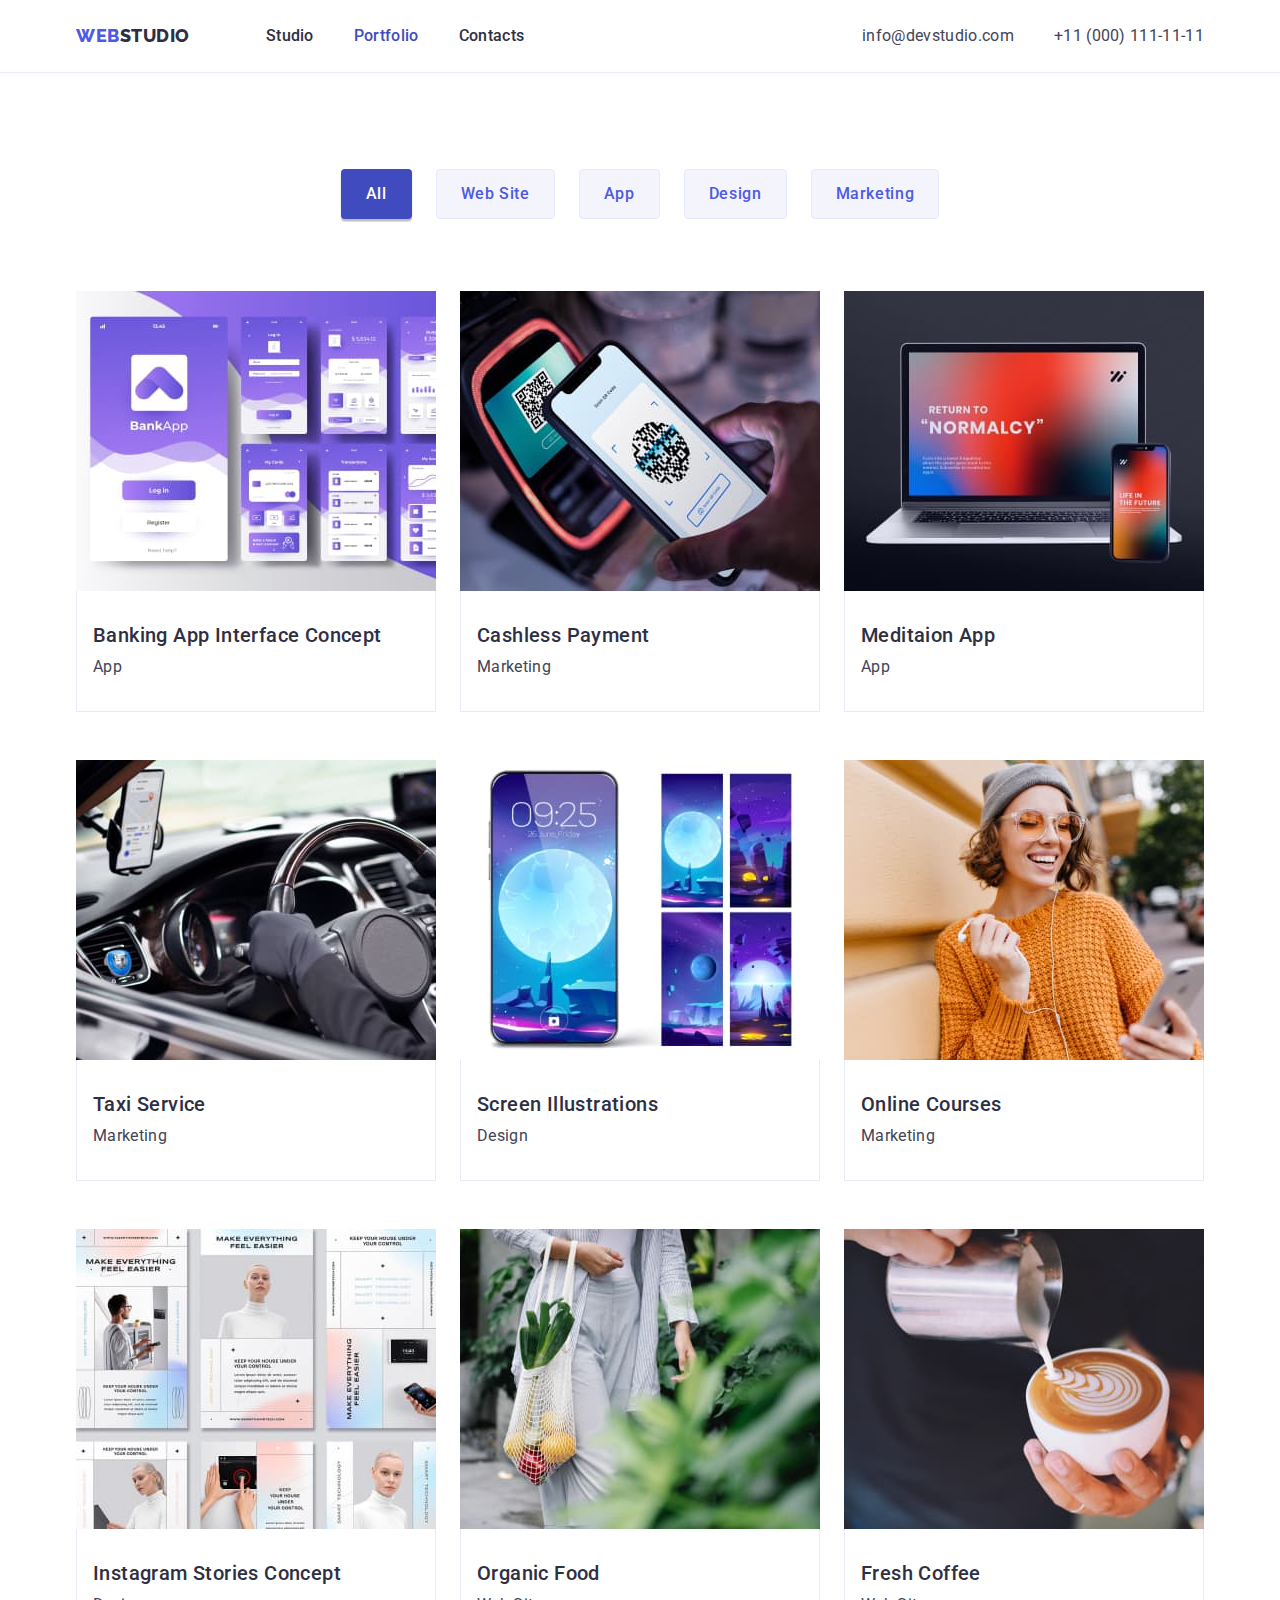
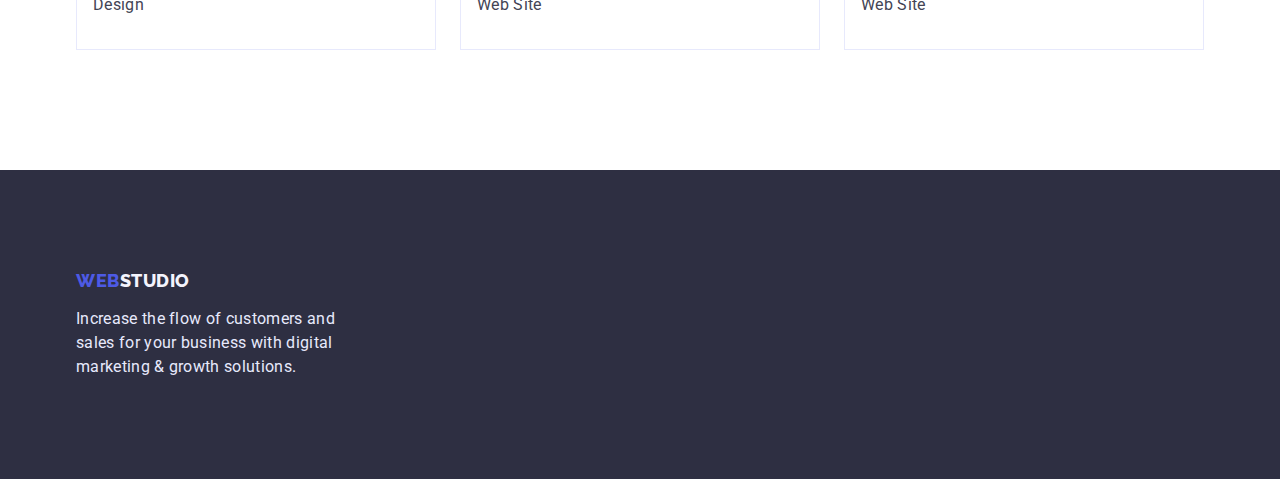
==== portfolio.html @ 2f89a481 "Start HomeWork4" ====
<!DOCTYPE html>
<html lang="en">
  <head>
    <meta charset="UTF-8" />
    <meta http-equiv="X-UA-Compatible" content="IE=edge" />
    <meta name="viewport" content="width=device-width, initial-scale=1.0" />
    <title>Portfolio</title>
    <link rel="preconnect" href="https://fonts.googleapis.com" />
    <link rel="preconnect" href="https://fonts.gstatic.com" crossorigin />
    <link
      href="https://fonts.googleapis.com/css2?family=Raleway:wght@800&family=Roboto:wght@400;500;700&display=swap"
      rel="stylesheet"
    />
    <link
      rel="stylesheet"
      href="https://cdnjs.cloudflare.com/ajax/libs/modern-normalize/1.1.0/modern-normalize.css"
      integrity="sha512-Y0MM+V6ymRKN2zStTqzQ227DWhhp4Mzdo6gnlRnuaNCbc+YN/ZH0sBCLTM4M0oSy9c9VKiCvd4Jk44aCLrNS5Q=="
      crossorigin="anonymous"
      referrerpolicy="no-referrer"
    />
    <link rel="stylesheet" href="./css/styles.css" />
  </head>
  <body>
    <!-- Header -->
    <header class="header">
      <div class="container header-line">
        <nav class="nav-header">
          <div class="logo">
            <a class="logo-header" href="./index.html"
              ><span class="logo-brand">Web</span>Studio</a
            >
          </div>
          <ul class="nav-header-list">
            <li class="nav-header-item">
              <a class="nav-header-link" href="./index.html">Studio</a>
            </li>
            <li class="nav-header-item">
              <a class="nav-header-link current" href="./portfolio.html"
                >Portfolio</a
              >
            </li>
            <li class="nav-header-item">
              <a class="nav-header-link" href="">Contacts</a>
            </li>
          </ul>
        </nav>
        <address class="header-address">
          <ul class="header-address-list">
            <li class="header-address-item">
              <a class="header-address-link" href="mailto:info@devstudio.com"
                >info@devstudio.com</a
              >
            </li>
            <li class="header-address-item">
              <a class="header-address-link" href="tel:+110001111111"
                >+11 (000) 111-11-11</a
              >
            </li>
          </ul>
        </address>
      </div>
    </header>
    <!-- Main -->
    <main>
      <section class="portfolio section">
        <div class="container">
          <h1 class="visually-hidden">Portfolio</h1>
          <ul class="portfolio-btn-list">
            <li class="portfolio-btn-item">
              <button class="portfolio-btn actual" type="button">All</button>
            </li>
            <li class="portfolio-btn-item">
              <button class="portfolio-btn" type="button">Web Site</button>
            </li>
            <li class="portfolio-btn-item">
              <button class="portfolio-btn" type="button">App</button>
            </li>
            <li class="portfolio-btn-item">
              <button class="portfolio-btn" type="button">Design</button>
            </li>
            <li class="portfolio-btn-item">
              <button class="portfolio-btn" type="button">Marketing</button>
            </li>
          </ul>
          <ul class="portfolio-list">
            <li class="portfolio-item">
              <a href="#" class="portfolio-link">
                <img
                  class="portfolio-img"
                  src="./images/banking-interface.jpg"
                  alt="Banking App Interface Concept"
                  width="360"
                  height="300"
                />
                <div class="decor-bottom">
                  <h2 class="portfolio-title">Banking App Interface Concept</h2>
                  <p class="portfolio-text">App</p>
                </div>
              </a>
            </li>
            <li class="portfolio-item">
              <a href="#" class="portfolio-link">
                <img
                  class="portfolio-img"
                  src="./images/cashless-payment.jpg"
                  alt="Cashless Payment"
                  width="360"
                  height="300"
                />
                <div class="decor-bottom">
                  <h2 class="portfolio-title">Cashless Payment</h2>
                  <p class="portfolio-text">Marketing</p>
                </div>
              </a>
            </li>
            <li class="portfolio-item">
              <a href="#" class="portfolio-link">
                <img
                  class="portfolio-img"
                  src="./images/meditaion-app.jpg"
                  alt="Meditaion App"
                  width="360"
                  height="300"
                />
                <div class="decor-bottom">
                  <h2 class="portfolio-title">Meditaion App</h2>
                  <p class="portfolio-text">App</p>
                </div>
              </a>
            </li>
            <li class="portfolio-item">
              <a href="#" class="portfolio-link">
                <img
                  class="portfolio-img"
                  src="./images/taxi-service.jpg"
                  alt="Taxi Service"
                  width="360"
                  height="300"
                />
                <div class="decor-bottom">
                  <h2 class="portfolio-title">Taxi Service</h2>
                  <p class="portfolio-text">Marketing</p>
                </div>
              </a>
            </li>
            <li class="portfolio-item">
              <a href="#" class="portfolio-link">
                <img
                  class="portfolio-img"
                  src="./images/screen-illustrations.jpg"
                  alt="Screen Illustrations"
                  width="360"
                  height="300"
                />
                <div class="decor-bottom">
                  <h2 class="portfolio-title">Screen Illustrations</h2>
                  <p class="portfolio-text">Design</p>
                </div>
              </a>
            </li>
            <li class="portfolio-item">
              <a href="#" class="portfolio-link">
                <img
                  class="portfolio-img"
                  src="./images/online-courses.jpg"
                  alt="Online Courses"
                  width="360"
                  height="300"
                />
                <div class="decor-bottom">
                  <h2 class="portfolio-title">Online Courses</h2>
                  <p class="portfolio-text">Marketing</p>
                </div>
              </a>
            </li>
            <li class="portfolio-item">
              <a href="#" class="portfolio-link">
                <img
                  class="portfolio-img"
                  src="./images/instagram-stories.jpg"
                  alt="Instagram Stories Concept"
                  width="360"
                  height="300"
                />
                <div class="decor-bottom">
                  <h2 class="portfolio-title">Instagram Stories Concept</h2>
                  <p class="portfolio-text">Design</p>
                </div>
              </a>
            </li>
            <li class="portfolio-item">
              <a href="#" class="portfolio-link">
                <img
                  class="portfolio-img"
                  src="./images/organic-food.jpg"
                  alt="Organic Food"
                  width="360"
                  height="300"
                />
                <div class="decor-bottom">
                  <h2 class="portfolio-title">Organic Food</h2>
                  <p class="portfolio-text">Web Site</p>
                </div>
              </a>
            </li>
            <li class="portfolio-item">
              <a href="#" class="portfolio-link">
                <img
                  class="portfolio-img"
                  src="./images/fresh-coffee.jpg"
                  alt="Fresh Coffee"
                  width="360"
                  height="300"
                />
                <div class="decor-bottom">
                  <h2 class="portfolio-title">Fresh Coffee</h2>
                  <p class="portfolio-text">Web Site</p>
                </div>
              </a>
            </li>
          </ul>
        </div>
      </section>
    </main>
    <!-- Footer -->
    <footer class="footer">
      <div class="container">
        <a class="logo-footer" href="./index.html"
          ><span class="logo-brand">Web</span>Studio</a
        >
        <p class="footer-text">
          Increase the flow of customers and<br />
          sales for your business with digital<br />
          marketing & growth solutions.
        </p>
      </div>
    </footer>
  </body>
</html>
---- css/styles.css ----
:root {
    --body-text: #434455;
    --color-main-bg: #fff;
    --color-hero-title: #fff;
    --color-button: #FFF;
    --primary-brand: #4D5AE5;
    --color-title: #2E2F42;
    --pressed-state: #404BBF;
    --hero-background: #2E2F42;
    --footer-background: #2E2F42;
    --color-section-bg: #F4F4FD;
    --color-footer-logo: #F4F4FD;
    --color-footer-text: #E7E9FC;
    --border-decor: #E7E9FC;
}

/* ========= RESET ========== */
a {
    text-decoration: none;
}

ul {
    list-style: none;
    padding: 0;
    margin: 0;
}

h1,
h2,
h3,
h4,
h5,
h6,
p {
    margin: 0;
}

button {
    font-family: inherit;
    cursor: pointer;
}

address {
    font-style: normal;
}

img {
    display: block;
}

/* ========= /RESET ======== */

body {
    font-family: 'Roboto', sans-serif;
    font-size: 16px;

    color: var(--body-text);
    background-color: var(--color-main-bg);
}

.visually-hidden {
    position: absolute;
    white-space: nowrap;
    width: 1px;
    height: 1px;
    overflow: hidden;
    border: 0;
    padding: 0;
    clip: rect(0 0 0 0);
    clip-path: inset(50%);
    margin: -1px;
}

.container {
    width: 1158px;
    padding-left: 15px;
    padding-right: 15px;
    margin: 0 auto;
}

.section {
    padding-top: 120px;
    padding-bottom: 120px;
}

/* ========= HEADER ======== */
.header {
    border-bottom: 1px solid var(--border-decor);
}

.header-line {
    display: flex;
    justify-content: space-between;
}

.nav-header {
    display: flex;
}

.logo-header {
    display: block;
    padding-top: 24px;
    padding-bottom: 24px;

    color: var(--color-title);

    font-family: 'Raleway',
        sans-serif;
    font-weight: 800;
    font-size: 18px;
    line-height: calc(24/18);
    letter-spacing: 0.03em;
    text-transform: uppercase;
}

.logo-header:is(:hover, :focus) {
    color: var(--pressed-state);
}

.logo-brand {
    color: var(--primary-brand);
}

.nav-header-list {
    display: flex;
    margin-left: 76px;
}

.nav-header-item:not(:last-child) {
    margin-right: 40px;
}

/* .nav-header-item+.nav-header-item {
    margin-left: 40px;
} */

.nav-header-link {
    display: block;
    padding-top: 24px;
    padding-bottom: 24px;

    color: var(--color-title);

    font-weight: 500;
    letter-spacing: 0.02em;
    line-height: calc(24/16);
}

.nav-header-link:is(:hover, :focus) {
    color: var(--pressed-state);
}

/* .header-address {
    margin-left: auto;
} */

.header-address-list {
    display: flex;
}

.header-address-item+.header-address-item {
    margin-left: 40px;
}

.header-address-link {
    display: block;
    padding-top: 24px;
    padding-bottom: 24px;

    color: var(--body-text);

    line-height: calc(24/16);
    letter-spacing: 0.02em;
}

.header-address-link:is(:hover, :focus) {
    color: var(--pressed-state);
}

.current {
    color: var(--pressed-state);
}

/* ======= /HEADER ======= */

/* ======== HERO ========= */
.hero {
    padding-top: 188px;
    padding-bottom: 188px;

    background-color: var(--hero-background);

    text-align: center;
}

.hero-title {
    width: 496px;
    margin: 0 auto;

    color: var(--color-hero-title);

    font-weight: 700;
    font-size: 56px;
    line-height: calc(60/56);
    letter-spacing: 0.02em;
}

.hero-button {
    margin-top: 48px;
    padding: 16px 32px;

    color: var(--color-button);
    background: var(--primary-brand);

    font-weight: 500;
    font-size: 16px;
    line-height: calc(24/16);
    letter-spacing: 0.04em;
    box-shadow: 0px 4px 4px rgba(0, 0, 0, 0.15);
    border-radius: 4px;
    border: transparent;
}

.hero-button:is(:hover, :focus) {
    background-color: var(--pressed-state);
}

/* ======== /HERO ========== */

/* ======= FEATURES ======= */
.features {
    background-color: var(--color-main-bg);
}

.features-list {
    display: flex;
    justify-content: space-between;
}

.features-item {
    width: 264px;
}

.features-title {
    margin-bottom: 8px;

    color: var(--color-title);

    font-weight: 500;
    font-size: 20px;
    line-height: calc(24/20);
    letter-spacing: 0.02em;
}

.features-text {
    line-height: calc(24/16);
    letter-spacing: 0.02em;
}

/* ====== /FEATURES ======== */

/* ======= OUR WORKS ======= */
.works {
    padding-top: 0;
    background-color: var(--color-main-bg);
}

.works-title {
    color: var(--color-title);

    font-weight: 700;
    font-size: 36px;
    line-height: calc(40/36);
    letter-spacing: 0.02em;
    text-transform: capitalize;
    text-align: center;
}

.works-list {
    display: flex;
    justify-content: space-between;
    margin-top: 72px;
}

.works-item+.works-item {
    margin-left: 24px;
}

/* ======= /OUR WORKS ======= */

/* ======= OUR TEAM ========= */
.team {
    background-color: var(--color-section-bg);
    ;
}

.team-title {
    color: var(--color-title);

    font-weight: 700;
    font-size: 36px;
    line-height: calc(40/36);
    letter-spacing: 0.02em;
    text-transform: capitalize;
    text-align: center;
}

.team-list {
    display: flex;
    margin-top: 72px;
}

.team-item {
    padding-bottom: 32px;

    background-color: var(--color-main-bg);
    text-align: center;

    box-shadow: 0px 1px 6px rgba(46, 47, 66, 0.08), 0px 1px 1px rgba(46, 47, 66, 0.16), 0px 2px 1px rgba(46, 47, 66, 0.08);
    border-radius: 0px 0px 4px 4px;
}

.team-item+.team-item {
    margin-left: 24px;
}

.team-item-title {
    margin-top: 32px;

    color: var(--color-title);

    font-weight: 500;
    font-size: 20px;
    line-height: calc(24/20);
    letter-spacing: 0.02em;
}

.team-item-text {
    margin-top: 8px;

    line-height: calc(24/16);
    letter-spacing: 0.02em;
}

/* ======= /OUR TEAM ======== */

/* ======== FOOTER ========= */
.footer {
    padding-top: 100px;
    padding-bottom: 100px;

    background-color: var(--footer-background);
}

.logo-footer {
    color: var(--color-footer-logo);

    font-family: 'Raleway';
    font-weight: 800;
    font-size: 18px;
    line-height: calc(21/18);
    letter-spacing: 0.03em;
    text-transform: uppercase;
}

.logo-footer:is(:hover, :focus) {
    color: var(--pressed-state);
}

.footer-text {
    margin-top: 16px;

    color: var(--color-footer-text);

    line-height: calc(24/16);
    letter-spacing: 0.02em;
}

/* ======== /FOOTER ========= */

/* ======== PORTFOLIO ======== */
.portfolio {
    padding-top: 96px;
}

.portfolio-btn-list {
    display: flex;
    justify-content: center;

    margin-bottom: 72px;
}

.portfolio-btn-item+.portfolio-btn-item {
    margin-left: 24px;
}

.portfolio-btn {
    padding: 12px 24px;

    color: var(--primary-brand);
    background-color: var(--color-section-bg);

    font-family: inherit;
    font-weight: 500;
    font-size: 16px;
    line-height: calc(24/16);
    letter-spacing: 0.04em;

    border: 1px solid var(--color-footer-text);
    border-radius: 4px;
}


.actual,
.portfolio-btn:is(:hover, :focus) {
    color: var(--color-button);
    background-color: var(--pressed-state);

    box-shadow: 0px 3px 1px rgba(0, 0, 0, 0.1), 0px 2px 1px rgba(0, 0, 0, 0.08), 0px 2px 2px rgba(0, 0, 0, 0.12);
    border: 1px solid transparent;
}

.portfolio-list {
    display: flex;
    flex-wrap: wrap;
    gap: 48px 24px;
}

.portfolio-title {
    color: var(--color-title);

    font-weight: 500;
    font-size: 20px;
    line-height: calc(24/20);
    letter-spacing: 0.02em;
}

.portfolio-text {
    margin-top: 8px;

    color: var(--body-text);

    line-height: calc(24/16);
    letter-spacing: 0.02em;
}

.decor-bottom {
    padding: 32px 16px 32px 16px;

    border-left: 1px solid var(--border-decor);
    border-bottom: 1px solid var(--border-decor);
    border-right: 1px solid var(--border-decor);
}

/* ======= /PORTFOLIO ======= */
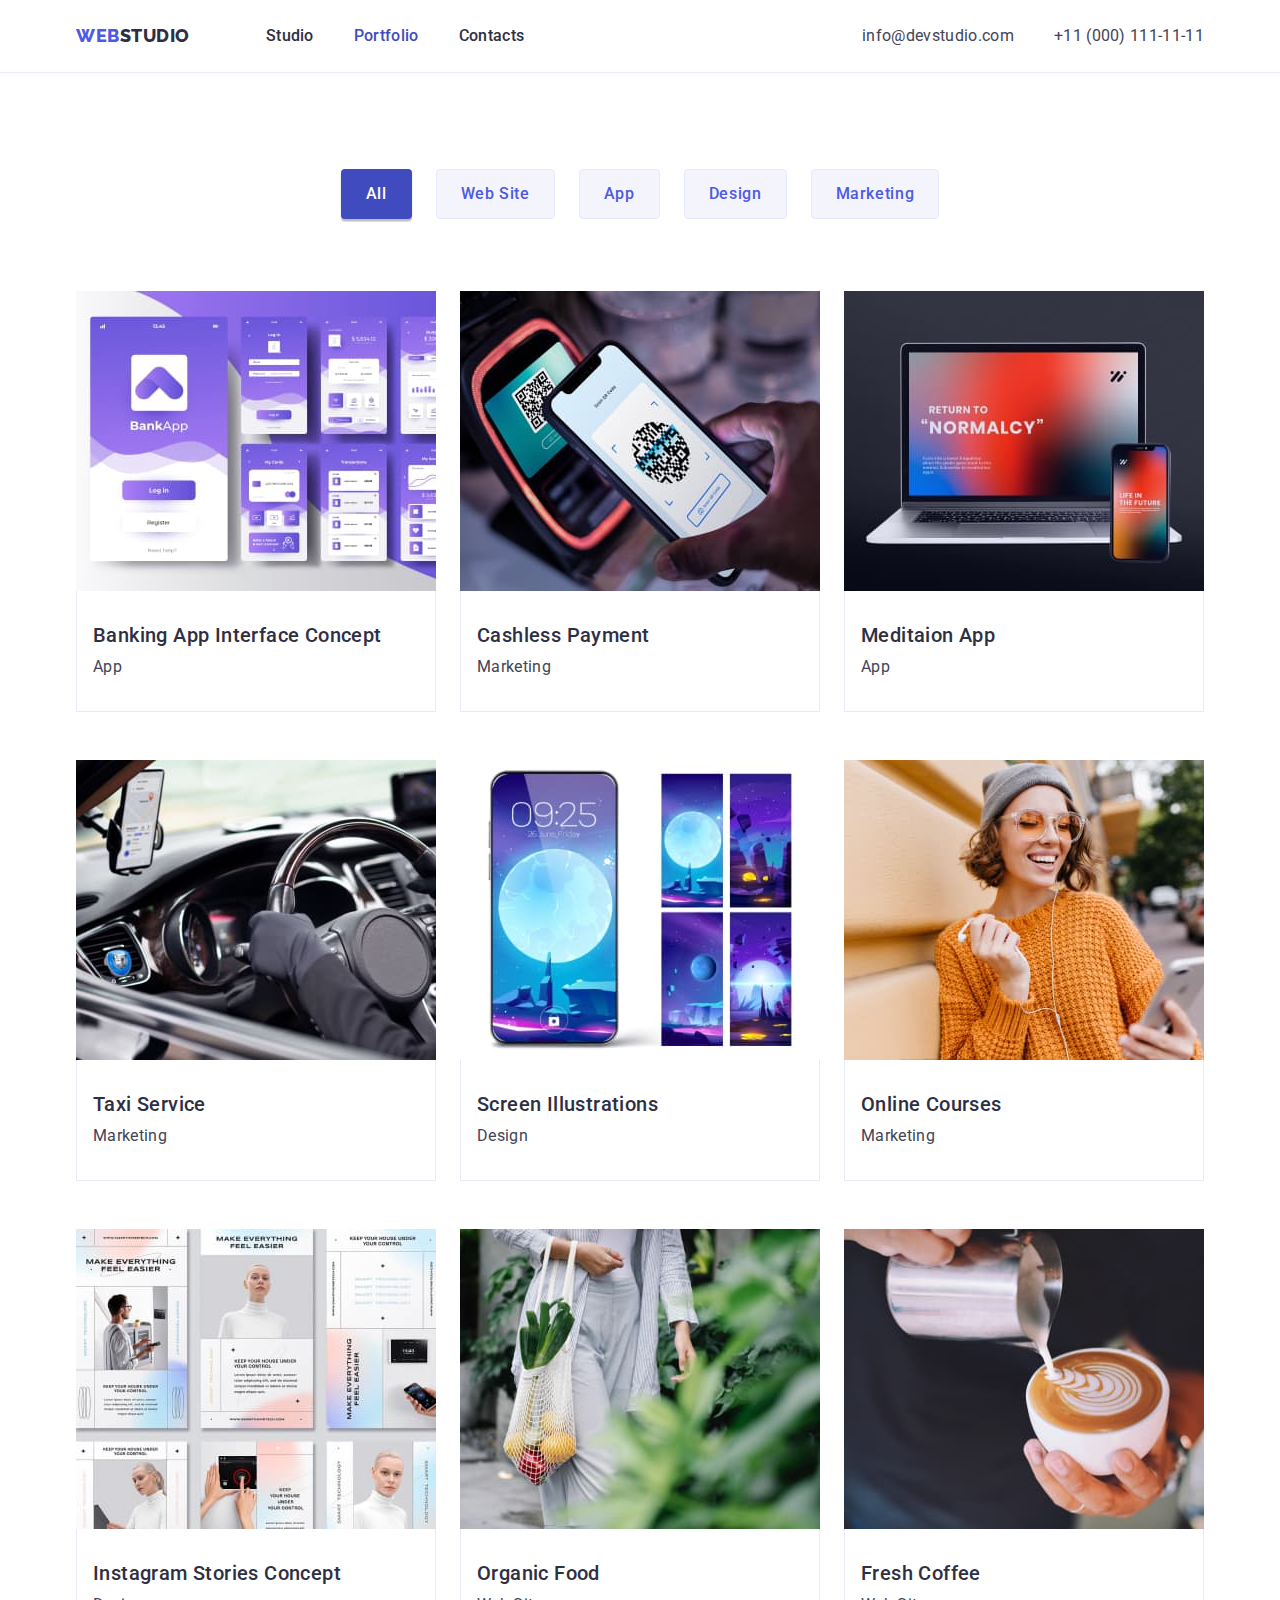
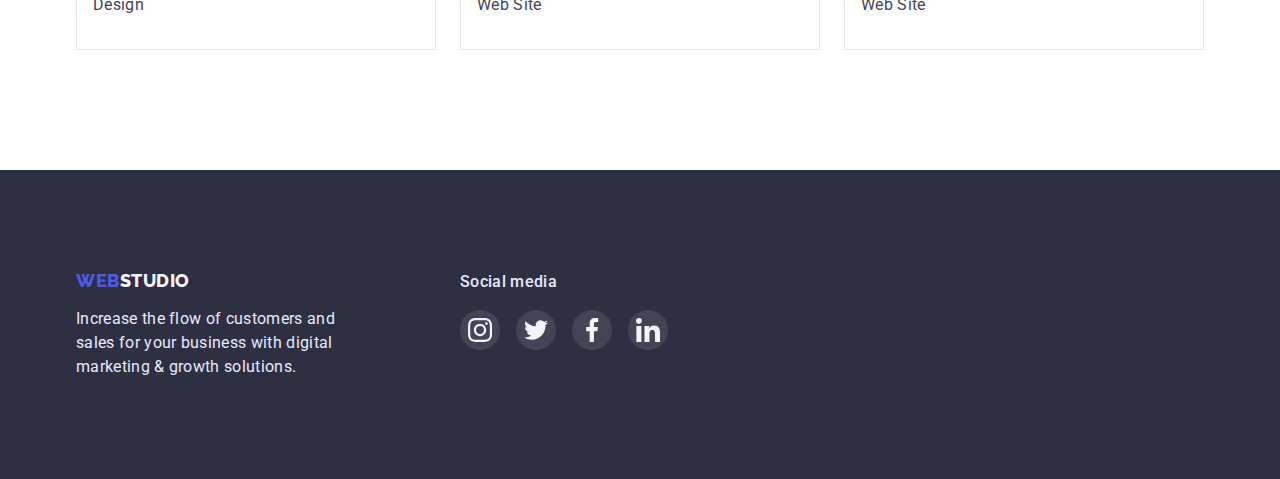
==== commit af9d06ef: "Добавлены svg + эффекты наведения" ====
--- a/portfolio.html
+++ b/portfolio.html
@@ -224,15 +224,69 @@
     </main>
     <!-- Footer -->
     <footer class="footer">
-      <div class="container">
-        <a class="logo-footer" href="./index.html"
-          ><span class="logo-brand">Web</span>Studio</a
-        >
-        <p class="footer-text">
-          Increase the flow of customers and<br />
-          sales for your business with digital<br />
-          marketing & growth solutions.
-        </p>
+      <div class="container footer-line">
+        <div class="footer-info">
+          <a class="logo-footer" href="./index.html"
+            ><span class="logo-brand">Web</span>Studio</a
+          >
+          <p class="footer-text">
+            Increase the flow of customers and sales for your business with
+            digital marketing & growth solutions.
+          </p>
+        </div>
+        <div class="footer-social">
+          <h2 class="footer-social-title">Social media</h2>
+          <ul class="footer-social-list">
+            <li class="footer-social-item">
+              <a
+                href="https://www.instagram.com/"
+                class="footer-social-link"
+                target="_blank"
+                rel="noopener noreferrer nofollow"
+              >
+                <svg class="footer-social-icon">
+                  <use href="./images/icons.svg#icon-instagram"></use>
+                </svg>
+              </a>
+            </li>
+            <li class="footer-social-item">
+              <a
+                href="https://twitter.com/"
+                class="footer-social-link"
+                target="_blank"
+                rel="noopener noreferrer nofollow"
+              >
+                <svg class="footer-social-icon">
+                  <use href="./images/icons.svg#icon-twitter"></use>
+                </svg>
+              </a>
+            </li>
+            <li class="footer-social-item">
+              <a
+                href="https://www.facebook.com/"
+                class="footer-social-link"
+                target="_blank"
+                rel="noopener noreferrer nofollow"
+              >
+                <svg class="footer-social-icon">
+                  <use href="./images/icons.svg#icon-facebook"></use>
+                </svg>
+              </a>
+            </li>
+            <li class="footer-social-item">
+              <a
+                href="https://www.linkedin.com/"
+                class="footer-social-link"
+                target="_blank"
+                rel="noopener noreferrer nofollow"
+              >
+                <svg class="footer-social-icon">
+                  <use href="./images/icons.svg#icon-linkedin"></use>
+                </svg>
+              </a>
+            </li>
+          </ul>
+        </div>
       </div>
     </footer>
   </body>
--- a/css/styles.css
+++ b/css/styles.css
@@ -12,6 +12,8 @@
     --color-footer-logo: #F4F4FD;
     --color-footer-text: #E7E9FC;
     --border-decor: #E7E9FC;
+    --hero-gradient: linear-gradient(rgba(46, 47, 66, 0.7), rgba(46, 47, 66, 0.7));
+    --color-customers: #8E8F99;
 }
 
 /* ========= RESET ========== */
@@ -189,6 +191,9 @@
     padding-bottom: 188px;
 
     background-color: var(--hero-background);
+    background-image: var(--hero-gradient), url(../images/hero-img.jpg);
+    background-repeat: no-repeat;
+    background-position: center;
 
     text-align: center;
 }
@@ -235,10 +240,26 @@
 .features-list {
     display: flex;
     justify-content: space-between;
+    gap: 24px;
 }
 
 .features-item {
+    flex-basis: calc((100% - 3 * 24px)/4);
+}
+
+.features-item-icon {
+    margin-bottom: 8px;
     width: 264px;
+    height: 112px;
+    background-color: var(--color-section-bg);
+    border-radius: 4px;
+}
+
+.features-icon {
+    display: block;
+    width: 100%;
+    height: 100%;
+    padding: 24px 100px;
 }
 
 .features-title {
@@ -292,6 +313,7 @@
 .team {
     background-color: var(--color-section-bg);
     ;
+    padding-bottom: 110px;
 }
 
 .team-title {
@@ -311,8 +333,6 @@
 }
 
 .team-item {
-    padding-bottom: 32px;
-
     background-color: var(--color-main-bg);
     text-align: center;
 
@@ -320,12 +340,16 @@
     border-radius: 0px 0px 4px 4px;
 }
 
+.team-item-info {
+    padding: 32px 16px;
+}
+
 .team-item+.team-item {
     margin-left: 24px;
 }
 
 .team-item-title {
-    margin-top: 32px;
+    margin-bottom: 8px;
 
     color: var(--color-title);
 
@@ -336,15 +360,101 @@
 }
 
 .team-item-text {
-    margin-top: 8px;
-
-    line-height: calc(24/16);
-    letter-spacing: 0.02em;
+    margin-bottom: 8px;
+
+    line-height: calc(24/16);
+    letter-spacing: 0.02em;
+
+}
+
+.team-social-list {
+    display: flex;
+    justify-content: center;
+    gap: 24px;
+}
+
+.team-social-item {
+    width: 40px;
+    height: 40px;
+}
+
+.team-social-link {
+    display: flex;
+    justify-content: center;
+    align-items: center;
+
+    width: 100%;
+    height: 100%;
+    border-radius: 50%;
+
+    background-color: var(--primary-brand);
+}
+
+.team-social-icon {
+    width: 16px;
+    height: 16px;
+}
+
+.team-social-link:is(:hover, :focus) {
+    background-color: var(--pressed-state);
 }
 
 /* ======= /OUR TEAM ======== */
-
-/* ======== FOOTER ========= */
+/* ======= CUSTOMERS ======== */
+.customers {
+    padding-top: 130px;
+}
+
+.customers-title {
+    margin-bottom: 72px;
+    font-weight: 700;
+    font-size: 36px;
+    line-height: calc(40/36);
+    letter-spacing: 0.02em;
+    text-align: center;
+    text-transform: capitalize;
+
+    color: var(--color-title);
+}
+
+.customers-list {
+    display: flex;
+    gap: 24px;
+}
+
+.customers-item {
+    width: 168px;
+    height: 88px;
+    flex-basis: calc((100% - 5 * 24px)/6);
+}
+
+.customers-link {
+    padding: 16px 32px;
+    width: 100%;
+    height: 100%;
+    display: flex;
+    justify-content: center;
+    align-items: center;
+    border: 1px solid var(--color-customers);
+    border-radius: 4px;
+    color: var(--color-customers);
+}
+
+.customers-icon {
+    fill: currentColor;
+}
+
+.customers-link:is(:hover, :focus) {
+    border-color: var(--primary-brand);
+    color: var(--pressed-state);
+}
+
+/* .customers-link:is(:hover, :focus) .customers-icon {
+    fill: var(--pressed-state);
+} */
+
+/* ======= /CUSTOMERS ======== */
+/* ======== FOOTER ========== */
 .footer {
     padding-top: 100px;
     padding-bottom: 100px;
@@ -367,6 +477,10 @@
     color: var(--pressed-state);
 }
 
+.footer-info {
+    max-width: 264px;
+}
+
 .footer-text {
     margin-top: 16px;
 
@@ -374,6 +488,53 @@
 
     line-height: calc(24/16);
     letter-spacing: 0.02em;
+}
+
+.footer-line {
+    display: flex;
+    gap: 120px;
+}
+
+.footer-social {}
+
+.footer-social-title {
+    margin-bottom: 16px;
+    font-weight: 500;
+    font-size: 16px;
+    line-height: calc(24/16);
+    letter-spacing: 0.02em;
+
+    color: var(--color-footer-text);
+}
+
+.footer-social-list {
+    display: flex;
+    justify-content: center;
+    gap: 16px;
+}
+
+.footer-social-item {
+    width: 40px;
+    height: 40px;
+}
+
+.footer-social-link {
+    display: flex;
+    align-items: center;
+    justify-content: center;
+    width: 100%;
+    height: 100%;
+    border-radius: 50%;
+    background: rgba(255, 255, 255, 0.1);
+}
+
+.footer-social-link:is(:hover, :focus) {
+    background-color: #31D0AA;
+}
+
+.footer-social-icon {
+    width: 24px;
+    height: 24px;
 }
 
 /* ======== /FOOTER ========= */
